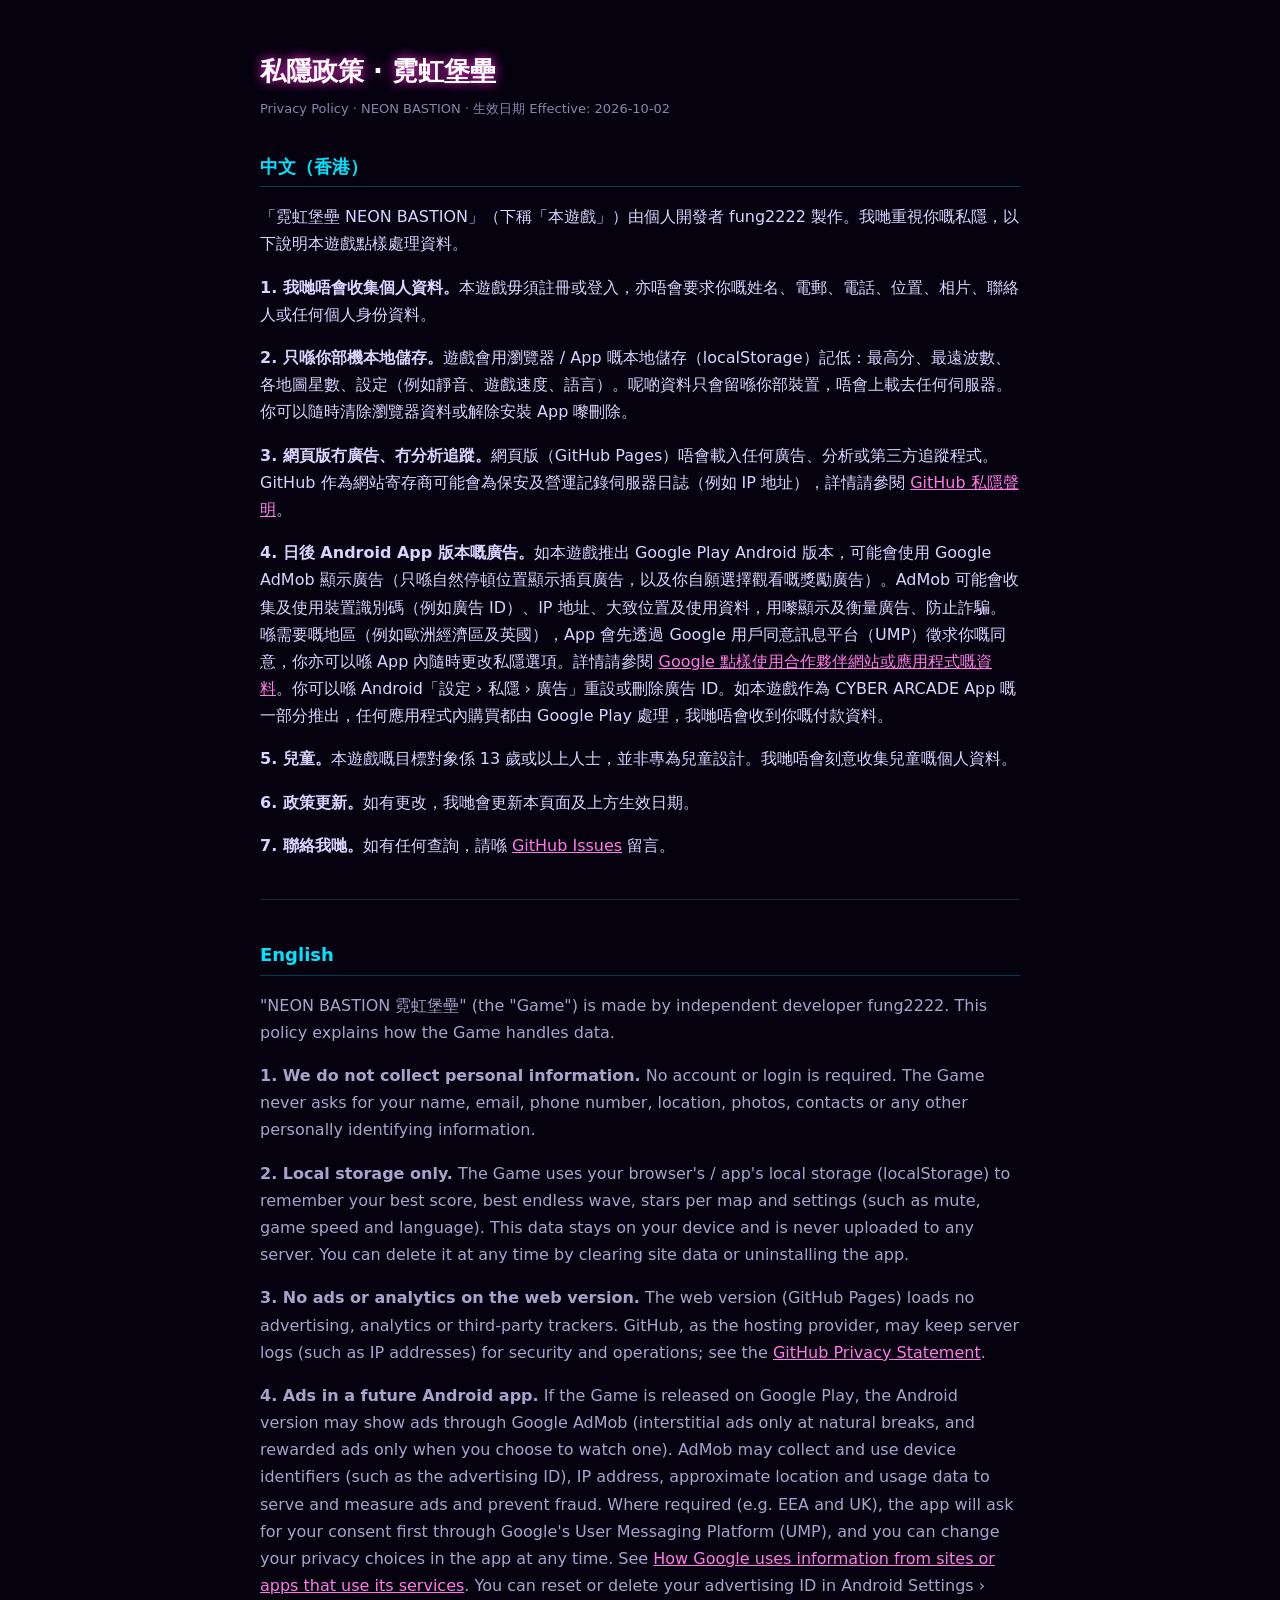
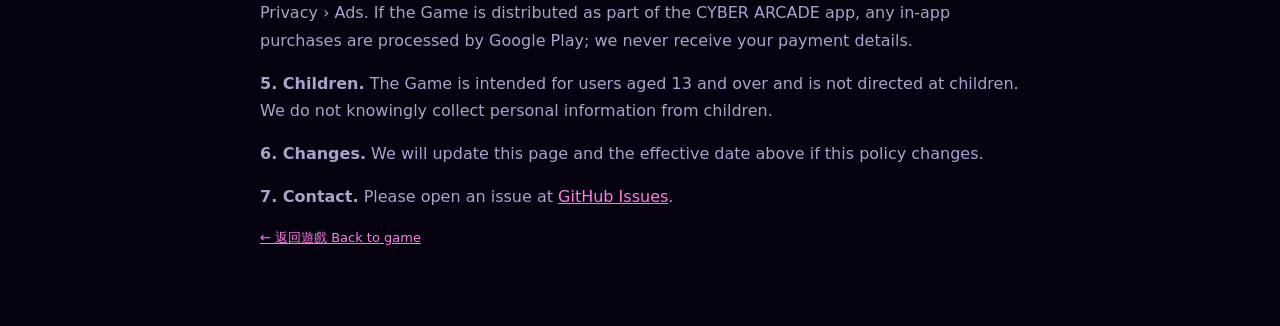
==== privacy.html @ bc8573f6 "NEON BASTION 霓虹堡壘: initial import (WIP)" ====
<!DOCTYPE html>
<html lang="zh-Hant-HK">
<head>
<meta charset="utf-8">
<meta name="viewport" content="width=device-width, initial-scale=1">
<meta name="robots" content="noindex,nofollow">
<title>私隱政策 Privacy Policy · 霓虹堡壘 NEON BASTION</title>
<style>
  body { margin: 0; background: #05010f; color: #d9d4ff; font: 16px/1.7 system-ui, -apple-system, "Noto Sans TC", "PingFang HK", sans-serif; }
  main { max-width: 760px; margin: 0 auto; padding: 32px 20px 64px; }
  h1 { color: #fff; font-size: 26px; text-shadow: 0 0 12px #ff2bd6; margin-bottom: 4px; }
  h2 { color: #00e5ff; font-size: 18px; margin-top: 32px; border-bottom: 1px solid #00e5ff44; padding-bottom: 4px; }
  .en { color: #a9a3cc; }
  a { color: #ff7ae6; }
  code { background: #1a1236; padding: 1px 6px; border-radius: 4px; }
  .meta { color: #8a84ad; font-size: 13px; }
  hr { border: 0; border-top: 1px solid #ffffff22; margin: 40px 0; }
</style>
</head>
<body>
<main>
<h1>私隱政策 · 霓虹堡壘</h1>
<div class="meta">Privacy Policy · NEON BASTION · 生效日期 Effective: 2026-10-02</div>

<h2>中文（香港）</h2>
<p>「霓虹堡壘 NEON BASTION」（下稱「本遊戲」）由個人開發者 fung2222 製作。我哋重視你嘅私隱，以下說明本遊戲點樣處理資料。</p>
<p><b>1. 我哋唔會收集個人資料。</b>本遊戲毋須註冊或登入，亦唔會要求你嘅姓名、電郵、電話、位置、相片、聯絡人或任何個人身份資料。</p>
<p><b>2. 只喺你部機本地儲存。</b>遊戲會用瀏覽器 / App 嘅本地儲存（localStorage）記低：最高分、最遠波數、各地圖星數、設定（例如靜音、遊戲速度、語言）。呢啲資料只會留喺你部裝置，唔會上載去任何伺服器。你可以隨時清除瀏覽器資料或解除安裝 App 嚟刪除。</p>
<p><b>3. 網頁版冇廣告、冇分析追蹤。</b>網頁版（GitHub Pages）唔會載入任何廣告、分析或第三方追蹤程式。GitHub 作為網站寄存商可能會為保安及營運記錄伺服器日誌（例如 IP 地址），詳情請參閱 <a href="https://docs.github.com/site-policy/privacy-policies/github-general-privacy-statement">GitHub 私隱聲明</a>。</p>
<p><b>4. 日後 Android App 版本嘅廣告。</b>如本遊戲推出 Google Play Android 版本，可能會使用 Google AdMob 顯示廣告（只喺自然停頓位置顯示插頁廣告，以及你自願選擇觀看嘅獎勵廣告）。AdMob 可能會收集及使用裝置識別碼（例如廣告 ID）、IP 地址、大致位置及使用資料，用嚟顯示及衡量廣告、防止詐騙。喺需要嘅地區（例如歐洲經濟區及英國），App 會先透過 Google 用戶同意訊息平台（UMP）徵求你嘅同意，你亦可以喺 App 內隨時更改私隱選項。詳情請參閱 <a href="https://policies.google.com/technologies/partner-sites">Google 點樣使用合作夥伴網站或應用程式嘅資料</a>。你可以喺 Android「設定 › 私隱 › 廣告」重設或刪除廣告 ID。如本遊戲作為 CYBER ARCADE App 嘅一部分推出，任何應用程式內購買都由 Google Play 處理，我哋唔會收到你嘅付款資料。</p>
<p><b>5. 兒童。</b>本遊戲嘅目標對象係 13 歲或以上人士，並非專為兒童設計。我哋唔會刻意收集兒童嘅個人資料。</p>
<p><b>6. 政策更新。</b>如有更改，我哋會更新本頁面及上方生效日期。</p>
<p><b>7. 聯絡我哋。</b>如有任何查詢，請喺 <a href="https://github.com/fung2222/cyber-tower/issues">GitHub Issues</a> 留言。</p>

<hr>
<h2 class="en-h">English</h2>
<div class="en">
<p>"NEON BASTION 霓虹堡壘" (the "Game") is made by independent developer fung2222. This policy explains how the Game handles data.</p>
<p><b>1. We do not collect personal information.</b> No account or login is required. The Game never asks for your name, email, phone number, location, photos, contacts or any other personally identifying information.</p>
<p><b>2. Local storage only.</b> The Game uses your browser's / app's local storage (localStorage) to remember your best score, best endless wave, stars per map and settings (such as mute, game speed and language). This data stays on your device and is never uploaded to any server. You can delete it at any time by clearing site data or uninstalling the app.</p>
<p><b>3. No ads or analytics on the web version.</b> The web version (GitHub Pages) loads no advertising, analytics or third-party trackers. GitHub, as the hosting provider, may keep server logs (such as IP addresses) for security and operations; see the <a href="https://docs.github.com/site-policy/privacy-policies/github-general-privacy-statement">GitHub Privacy Statement</a>.</p>
<p><b>4. Ads in a future Android app.</b> If the Game is released on Google Play, the Android version may show ads through Google AdMob (interstitial ads only at natural breaks, and rewarded ads only when you choose to watch one). AdMob may collect and use device identifiers (such as the advertising ID), IP address, approximate location and usage data to serve and measure ads and prevent fraud. Where required (e.g. EEA and UK), the app will ask for your consent first through Google's User Messaging Platform (UMP), and you can change your privacy choices in the app at any time. See <a href="https://policies.google.com/technologies/partner-sites">How Google uses information from sites or apps that use its services</a>. You can reset or delete your advertising ID in Android Settings › Privacy › Ads. If the Game is distributed as part of the CYBER ARCADE app, any in-app purchases are processed by Google Play; we never receive your payment details.</p>
<p><b>5. Children.</b> The Game is intended for users aged 13 and over and is not directed at children. We do not knowingly collect personal information from children.</p>
<p><b>6. Changes.</b> We will update this page and the effective date above if this policy changes.</p>
<p><b>7. Contact.</b> Please open an issue at <a href="https://github.com/fung2222/cyber-tower/issues">GitHub Issues</a>.</p>
</div>
<p class="meta"><a href="./">← 返回遊戲 Back to game</a></p>
</main>
</body>
</html>
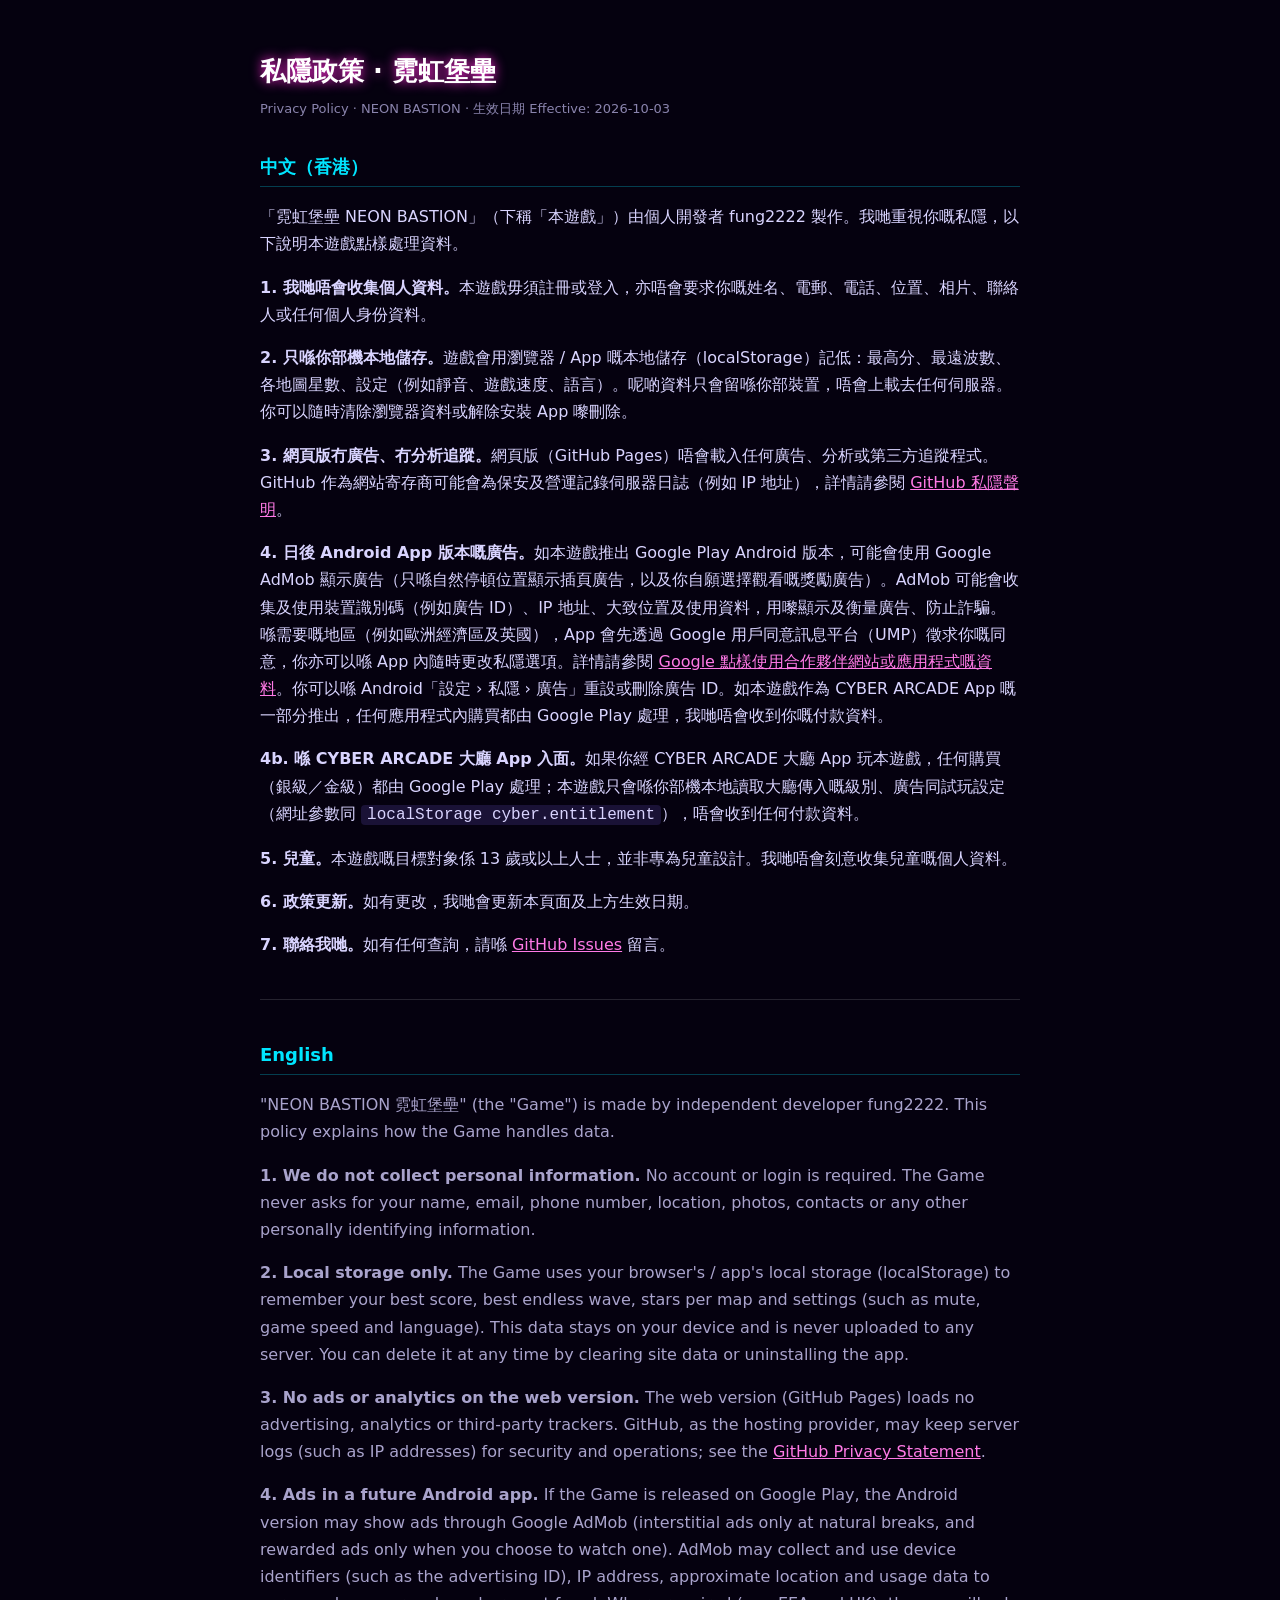
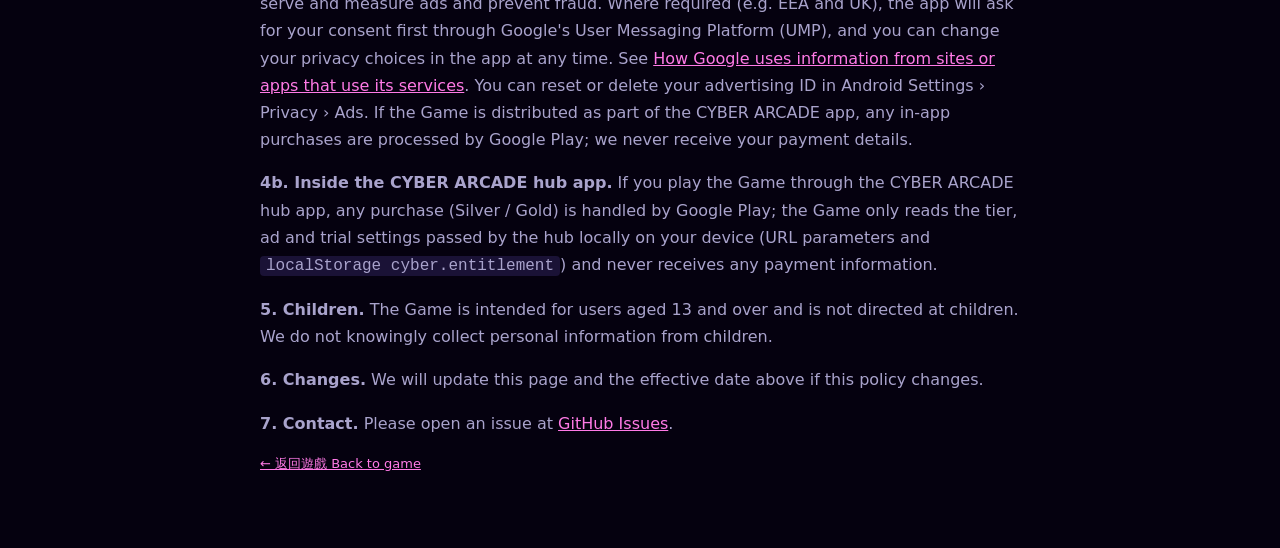
==== commit 38b66855: "Hub contract: cyber.entitlement fallback for ads; privacy note for hub purchases; HANDOFF/README ref" ====
--- a/privacy.html
+++ b/privacy.html
@@ -20,7 +20,7 @@
 <body>
 <main>
 <h1>私隱政策 · 霓虹堡壘</h1>
-<div class="meta">Privacy Policy · NEON BASTION · 生效日期 Effective: 2026-10-02</div>
+<div class="meta">Privacy Policy · NEON BASTION · 生效日期 Effective: 2026-10-03</div>
 
 <h2>中文（香港）</h2>
 <p>「霓虹堡壘 NEON BASTION」（下稱「本遊戲」）由個人開發者 fung2222 製作。我哋重視你嘅私隱，以下說明本遊戲點樣處理資料。</p>
@@ -28,6 +28,7 @@
 <p><b>2. 只喺你部機本地儲存。</b>遊戲會用瀏覽器 / App 嘅本地儲存（localStorage）記低：最高分、最遠波數、各地圖星數、設定（例如靜音、遊戲速度、語言）。呢啲資料只會留喺你部裝置，唔會上載去任何伺服器。你可以隨時清除瀏覽器資料或解除安裝 App 嚟刪除。</p>
 <p><b>3. 網頁版冇廣告、冇分析追蹤。</b>網頁版（GitHub Pages）唔會載入任何廣告、分析或第三方追蹤程式。GitHub 作為網站寄存商可能會為保安及營運記錄伺服器日誌（例如 IP 地址），詳情請參閱 <a href="https://docs.github.com/site-policy/privacy-policies/github-general-privacy-statement">GitHub 私隱聲明</a>。</p>
 <p><b>4. 日後 Android App 版本嘅廣告。</b>如本遊戲推出 Google Play Android 版本，可能會使用 Google AdMob 顯示廣告（只喺自然停頓位置顯示插頁廣告，以及你自願選擇觀看嘅獎勵廣告）。AdMob 可能會收集及使用裝置識別碼（例如廣告 ID）、IP 地址、大致位置及使用資料，用嚟顯示及衡量廣告、防止詐騙。喺需要嘅地區（例如歐洲經濟區及英國），App 會先透過 Google 用戶同意訊息平台（UMP）徵求你嘅同意，你亦可以喺 App 內隨時更改私隱選項。詳情請參閱 <a href="https://policies.google.com/technologies/partner-sites">Google 點樣使用合作夥伴網站或應用程式嘅資料</a>。你可以喺 Android「設定 › 私隱 › 廣告」重設或刪除廣告 ID。如本遊戲作為 CYBER ARCADE App 嘅一部分推出，任何應用程式內購買都由 Google Play 處理，我哋唔會收到你嘅付款資料。</p>
+<p><b>4b. 喺 CYBER ARCADE 大廳 App 入面。</b>如果你經 CYBER ARCADE 大廳 App 玩本遊戲，任何購買（銀級／金級）都由 Google Play 處理；本遊戲只會喺你部機本地讀取大廳傳入嘅級別、廣告同試玩設定（網址參數同 <code>localStorage cyber.entitlement</code>），唔會收到任何付款資料。</p>
 <p><b>5. 兒童。</b>本遊戲嘅目標對象係 13 歲或以上人士，並非專為兒童設計。我哋唔會刻意收集兒童嘅個人資料。</p>
 <p><b>6. 政策更新。</b>如有更改，我哋會更新本頁面及上方生效日期。</p>
 <p><b>7. 聯絡我哋。</b>如有任何查詢，請喺 <a href="https://github.com/fung2222/cyber-tower/issues">GitHub Issues</a> 留言。</p>
@@ -40,6 +41,7 @@
 <p><b>2. Local storage only.</b> The Game uses your browser's / app's local storage (localStorage) to remember your best score, best endless wave, stars per map and settings (such as mute, game speed and language). This data stays on your device and is never uploaded to any server. You can delete it at any time by clearing site data or uninstalling the app.</p>
 <p><b>3. No ads or analytics on the web version.</b> The web version (GitHub Pages) loads no advertising, analytics or third-party trackers. GitHub, as the hosting provider, may keep server logs (such as IP addresses) for security and operations; see the <a href="https://docs.github.com/site-policy/privacy-policies/github-general-privacy-statement">GitHub Privacy Statement</a>.</p>
 <p><b>4. Ads in a future Android app.</b> If the Game is released on Google Play, the Android version may show ads through Google AdMob (interstitial ads only at natural breaks, and rewarded ads only when you choose to watch one). AdMob may collect and use device identifiers (such as the advertising ID), IP address, approximate location and usage data to serve and measure ads and prevent fraud. Where required (e.g. EEA and UK), the app will ask for your consent first through Google's User Messaging Platform (UMP), and you can change your privacy choices in the app at any time. See <a href="https://policies.google.com/technologies/partner-sites">How Google uses information from sites or apps that use its services</a>. You can reset or delete your advertising ID in Android Settings › Privacy › Ads. If the Game is distributed as part of the CYBER ARCADE app, any in-app purchases are processed by Google Play; we never receive your payment details.</p>
+<p><b>4b. Inside the CYBER ARCADE hub app.</b> If you play the Game through the CYBER ARCADE hub app, any purchase (Silver / Gold) is handled by Google Play; the Game only reads the tier, ad and trial settings passed by the hub locally on your device (URL parameters and <code>localStorage cyber.entitlement</code>) and never receives any payment information.</p>
 <p><b>5. Children.</b> The Game is intended for users aged 13 and over and is not directed at children. We do not knowingly collect personal information from children.</p>
 <p><b>6. Changes.</b> We will update this page and the effective date above if this policy changes.</p>
 <p><b>7. Contact.</b> Please open an issue at <a href="https://github.com/fung2222/cyber-tower/issues">GitHub Issues</a>.</p>
